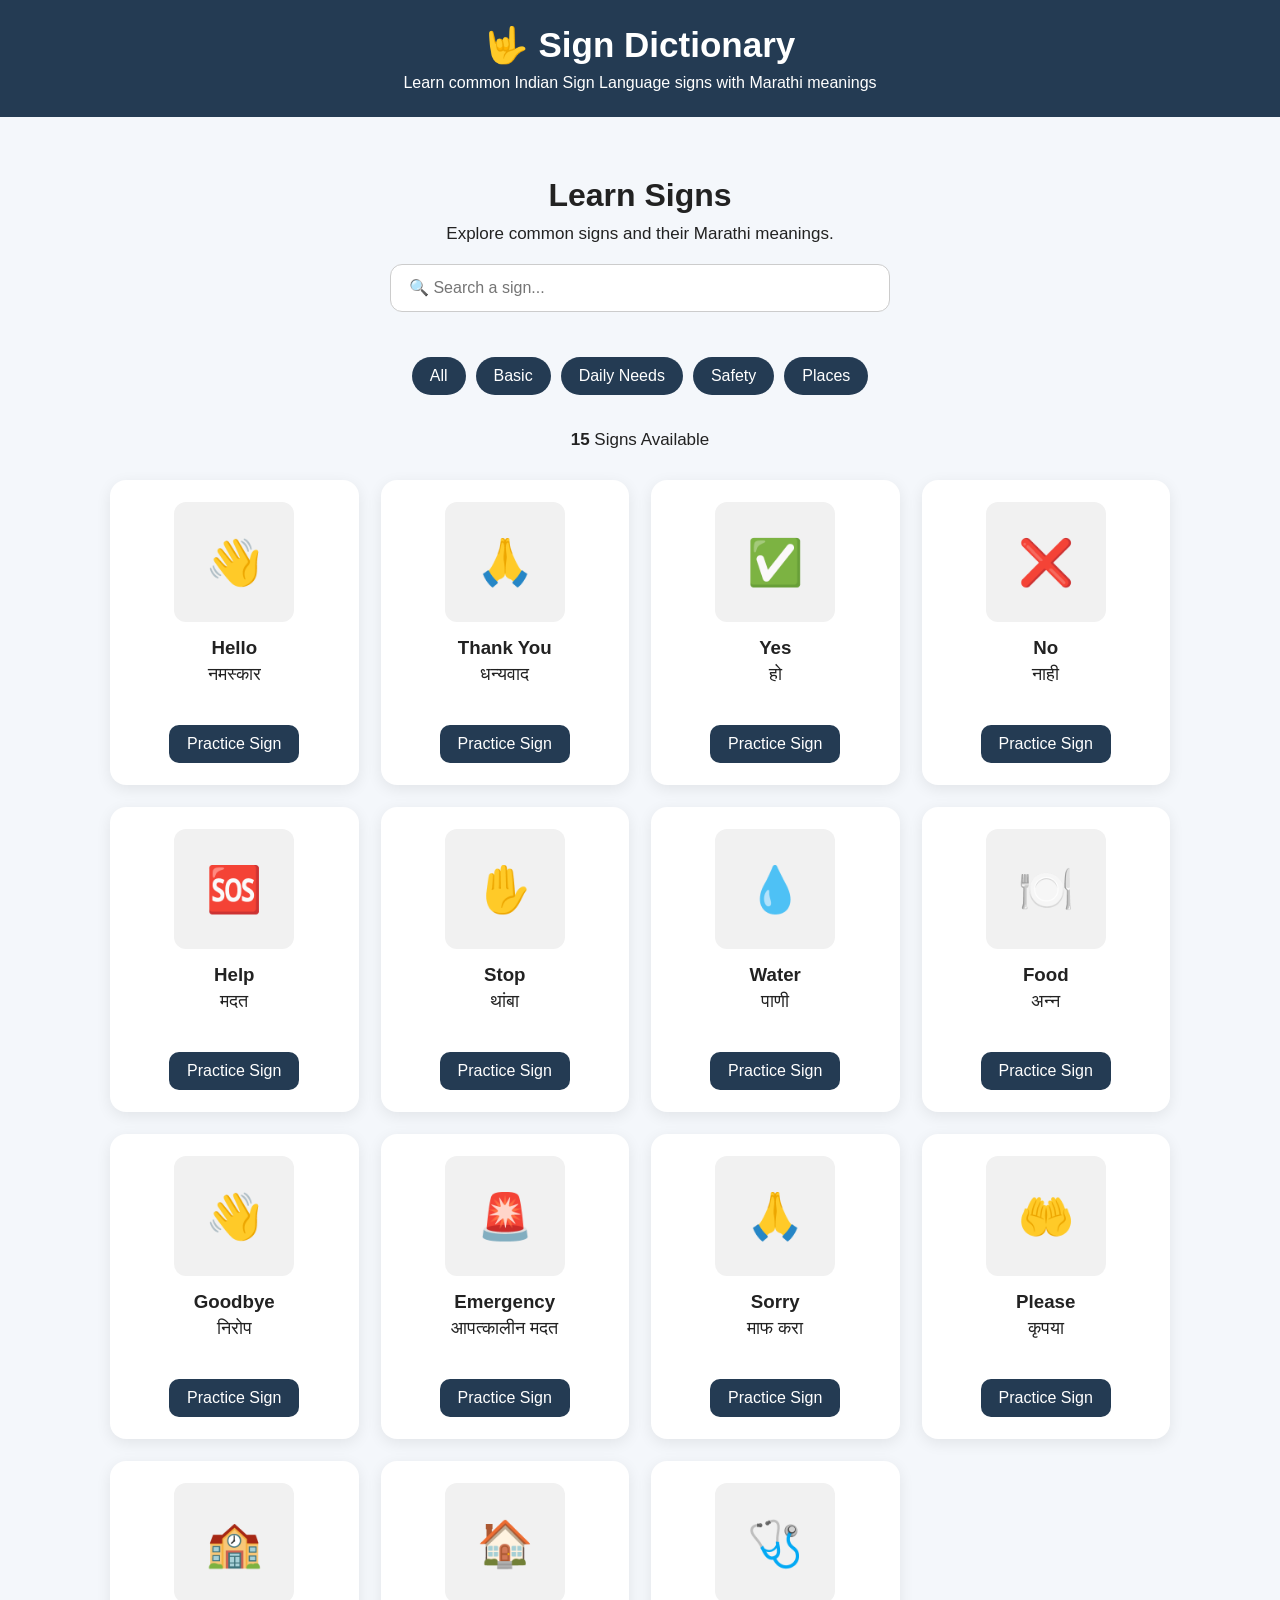
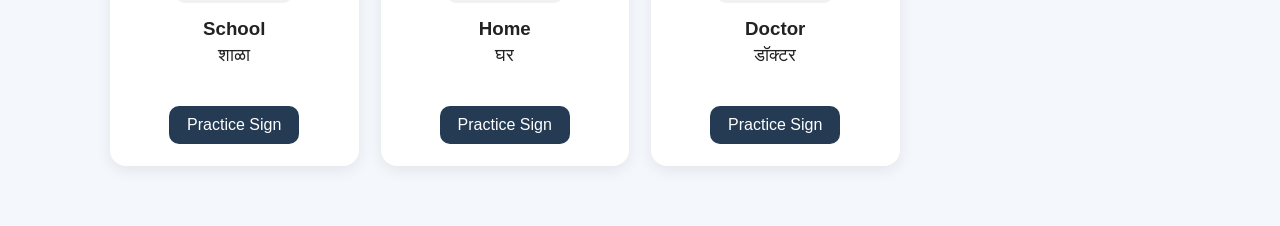
==== frontend/pages/dictionary.html @ fd57cd7a "Initial SignBridge project" ====
<!DOCTYPE html>
<html lang="en">

<head>
    <meta charset="UTF-8">
    <meta name="viewport" content="width=device-width, initial-scale=1.0">

    <title>Sign Dictionary - SignBridge</title>

    <link rel="stylesheet" href="../style.css">
</head>

<body>

    <header>
        <h1>🤟 Sign Dictionary</h1>
        <p>Learn common Indian Sign Language signs with Marathi meanings</p>
    </header>

    <main>

        <div class="dictionary-container">

            <div class="dictionary-header">
                <h2>Learn Signs</h2>

                <p>
                    Explore common signs and their Marathi meanings.
                </p>

                <input
                    type="text"
                    id="searchInput"
                    class="search-box"
                    placeholder="🔍 Search a sign..."
                    onkeyup="searchSigns()"
                >

                <div class="category-buttons">

                    <button onclick="filterSigns('all')">
                        All
                    </button>

                    <button onclick="filterSigns('basic')">
                        Basic
                    </button>

                    <button onclick="filterSigns('daily')">
                        Daily Needs
                    </button>

                    <button onclick="filterSigns('safety')">
                        Safety
                    </button>

                    <button onclick="filterSigns('places')">
                        Places
                    </button>

                </div>

                <p>
                    <strong id="signCount">15</strong>
                    Signs Available
                </p>

            </div>


            <div class="dictionary-grid" id="dictionaryGrid">

                <!-- Hello -->
                <div class="sign-card" data-category="basic">
                    <div class="sign-image">👋</div>

                    <h3>Hello</h3>

                    <p class="marathi">
                        नमस्कार
                    </p>

                    <button
                        class="practice-btn"
                        onclick="practiceSign('Hello')">
                        Practice Sign
                    </button>
                </div>


                <!-- Thank You -->
                <div class="sign-card" data-category="basic">
                    <div class="sign-image">🙏</div>

                    <h3>Thank You</h3>

                    <p class="marathi">
                        धन्यवाद
                    </p>

                    <button
                        class="practice-btn"
                        onclick="practiceSign('Thank You')">
                        Practice Sign
                    </button>
                </div>


                <!-- Yes -->
                <div class="sign-card" data-category="basic">
                    <div class="sign-image">✅</div>

                    <h3>Yes</h3>

                    <p class="marathi">
                        हो
                    </p>

                    <button
                        class="practice-btn"
                        onclick="practiceSign('Yes')">
                        Practice Sign
                    </button>
                </div>


                <!-- No -->
                <div class="sign-card" data-category="basic">
                    <div class="sign-image">❌</div>

                    <h3>No</h3>

                    <p class="marathi">
                        नाही
                    </p>

                    <button
                        class="practice-btn"
                        onclick="practiceSign('No')">
                        Practice Sign
                    </button>
                </div>


                <!-- Help -->
                <div class="sign-card" data-category="safety">
                    <div class="sign-image">🆘</div>

                    <h3>Help</h3>

                    <p class="marathi">
                        मदत
                    </p>

                    <button
                        class="practice-btn"
                        onclick="practiceSign('Help')">
                        Practice Sign
                    </button>
                </div>


                <!-- Stop -->
                <div class="sign-card" data-category="safety">
                    <div class="sign-image">✋</div>

                    <h3>Stop</h3>

                    <p class="marathi">
                        थांबा
                    </p>

                    <button
                        class="practice-btn"
                        onclick="practiceSign('Stop')">
                        Practice Sign
                    </button>
                </div>


                <!-- Water -->
                <div class="sign-card" data-category="daily">
                    <div class="sign-image">💧</div>

                    <h3>Water</h3>

                    <p class="marathi">
                        पाणी
                    </p>

                    <button
                        class="practice-btn"
                        onclick="practiceSign('Water')">
                        Practice Sign
                    </button>
                </div>


                <!-- Food -->
                <div class="sign-card" data-category="daily">
                    <div class="sign-image">🍽️</div>

                    <h3>Food</h3>

                    <p class="marathi">
                        अन्न
                    </p>

                    <button
                        class="practice-btn"
                        onclick="practiceSign('Food')">
                        Practice Sign
                    </button>
                </div>


                <!-- Goodbye -->
                <div class="sign-card" data-category="basic">
                    <div class="sign-image">👋</div>

                    <h3>Goodbye</h3>

                    <p class="marathi">
                        निरोप
                    </p>

                    <button
                        class="practice-btn"
                        onclick="practiceSign('Goodbye')">
                        Practice Sign
                    </button>
                </div>


                <!-- Emergency -->
                <div class="sign-card" data-category="safety">
                    <div class="sign-image">🚨</div>

                    <h3>Emergency</h3>

                    <p class="marathi">
                        आपत्कालीन मदत
                    </p>

                    <button
                        class="practice-btn"
                        onclick="practiceSign('Emergency')">
                        Practice Sign
                    </button>
                </div>


                <!-- Sorry -->
                <div class="sign-card" data-category="basic">
                    <div class="sign-image">🙏</div>

                    <h3>Sorry</h3>

                    <p class="marathi">
                        माफ करा
                    </p>

                    <button
                        class="practice-btn"
                        onclick="practiceSign('Sorry')">
                        Practice Sign
                    </button>
                </div>


                <!-- Please -->
                <div class="sign-card" data-category="basic">
                    <div class="sign-image">🤲</div>

                    <h3>Please</h3>

                    <p class="marathi">
                        कृपया
                    </p>

                    <button
                        class="practice-btn"
                        onclick="practiceSign('Please')">
                        Practice Sign
                    </button>
                </div>


                <!-- School -->
                <div class="sign-card" data-category="places">
                    <div class="sign-image">🏫</div>

                    <h3>School</h3>

                    <p class="marathi">
                        शाळा
                    </p>

                    <button
                        class="practice-btn"
                        onclick="practiceSign('School')">
                        Practice Sign
                    </button>
                </div>


                <!-- Home -->
                <div class="sign-card" data-category="places">
                    <div class="sign-image">🏠</div>

                    <h3>Home</h3>

                    <p class="marathi">
                        घर
                    </p>

                    <button
                        class="practice-btn"
                        onclick="practiceSign('Home')">
                        Practice Sign
                    </button>
                </div>


                <!-- Doctor -->
                <div class="sign-card" data-category="daily">
                    <div class="sign-image">🩺</div>

                    <h3>Doctor</h3>

                    <p class="marathi">
                        डॉक्टर
                    </p>

                    <button
                        class="practice-btn"
                        onclick="practiceSign('Doctor')">
                        Practice Sign
                    </button>
                </div>

            </div>

        </div>

    </main>


    <script>

        function searchSigns() {

            const searchText =
                document.getElementById("searchInput")
                .value
                .toLowerCase();

            const cards =
                document.querySelectorAll(".sign-card");

            let visibleCount = 0;

            cards.forEach(card => {

                const text =
                    card.innerText.toLowerCase();

                if (text.includes(searchText)) {

                    card.style.display = "block";
                    visibleCount++;

                } else {

                    card.style.display = "none";

                }

            });

            document.getElementById("signCount")
                .textContent = visibleCount;
        }


        function filterSigns(category) {

            const cards =
                document.querySelectorAll(".sign-card");

            let visibleCount = 0;

            cards.forEach(card => {

                if (
                    category === "all" ||
                    card.dataset.category === category
                ) {

                    card.style.display = "block";
                    visibleCount++;

                } else {

                    card.style.display = "none";

                }

            });

            document.getElementById("signCount")
                .textContent = visibleCount;
        }


        function practiceSign(signName) {
    window.location.href =
        "practice.html?sign=" + encodeURIComponent(signName);
        }
    </script>

</body>

</html>
---- frontend/style.css ----
* {
    margin: 0;
    padding: 0;
    box-sizing: border-box;
}

body {
    font-family: Arial, sans-serif;
    background: #f4f7fb;
    color: #222;
}

header {
    background: #243b53;
    color: white;
    text-align: center;
    padding: 25px;
}

header h1 {
    font-size: 35px;
    margin-bottom: 8px;
}

.hero {
    text-align: center;
    padding: 50px 20px;
}

.hero h2 {
    font-size: 30px;
    margin-bottom: 15px;
}

.hero p {
    max-width: 650px;
    margin: auto;
    line-height: 1.6;
}

button {
    margin-top: 25px;
    padding: 12px 25px;
    border: none;
    border-radius: 8px;
    background: #243b53;
    color: white;
    font-size: 16px;
    cursor: pointer;
}

.features {
    display: flex;
    justify-content: center;
    flex-wrap: wrap;
    gap: 20px;
    padding: 30px;
}

.card {
    width: 250px;
    min-height: 180px;
    background: white;
    padding: 25px;
    border-radius: 12px;
    text-align: center;
    box-shadow: 0 4px 12px rgba(0,0,0,0.1);
}

.card h3 {
    margin-bottom: 15px;
}

.card p {
    margin-bottom: 20px;
    line-height: 1.5;
}

.card a {
    text-decoration: none;
    color: #243b53;
    font-weight: bold;
}

footer {
    text-align: center;
    padding: 20px;
    margin-top: 30px;
}
/* ================================
   SIGN DICTIONARY
================================ */

.dictionary-container {
    max-width: 1100px;
    margin: 40px auto;
    padding: 20px;
}

.dictionary-header {
    text-align: center;
    margin-bottom: 30px;
}

.dictionary-header h2 {
    font-size: 32px;
    margin-bottom: 10px;
}

.dictionary-header p {
    font-size: 17px;
}

.search-box {
    width: 100%;
    max-width: 500px;
    display: block;
    margin: 20px auto;
    padding: 14px 18px;
    border: 1px solid #ccc;
    border-radius: 12px;
    font-size: 16px;
    box-sizing: border-box;
}

.category-buttons {
    display: flex;
    justify-content: center;
    flex-wrap: wrap;
    gap: 10px;
    margin: 20px 0 35px;
}

.category-buttons button {
    padding: 10px 18px;
    border: none;
    border-radius: 20px;
    cursor: pointer;
}

.dictionary-grid {
    display: grid;
    grid-template-columns: repeat(auto-fit, minmax(220px, 1fr));
    gap: 22px;
}

.sign-card {
    background: white;
    border-radius: 16px;
    padding: 22px;
    text-align: center;
    box-shadow: 0 4px 15px rgba(0, 0, 0, 0.08);
    transition: transform 0.2s ease;
}

.sign-card:hover {
    transform: translateY(-5px);
}

.sign-image {
    width: 120px;
    height: 120px;
    margin: 0 auto 15px;
    border-radius: 12px;
    display: flex;
    align-items: center;
    justify-content: center;
    font-size: 45px;
    background: #f1f1f1;
}

.sign-card h3 {
    margin: 10px 0 5px;
}

.sign-card .marathi {
    font-size: 18px;
    margin-bottom: 15px;
}

.practice-btn {
    display: inline-block;
    padding: 10px 18px;
    text-decoration: none;
    border-radius: 10px;
}
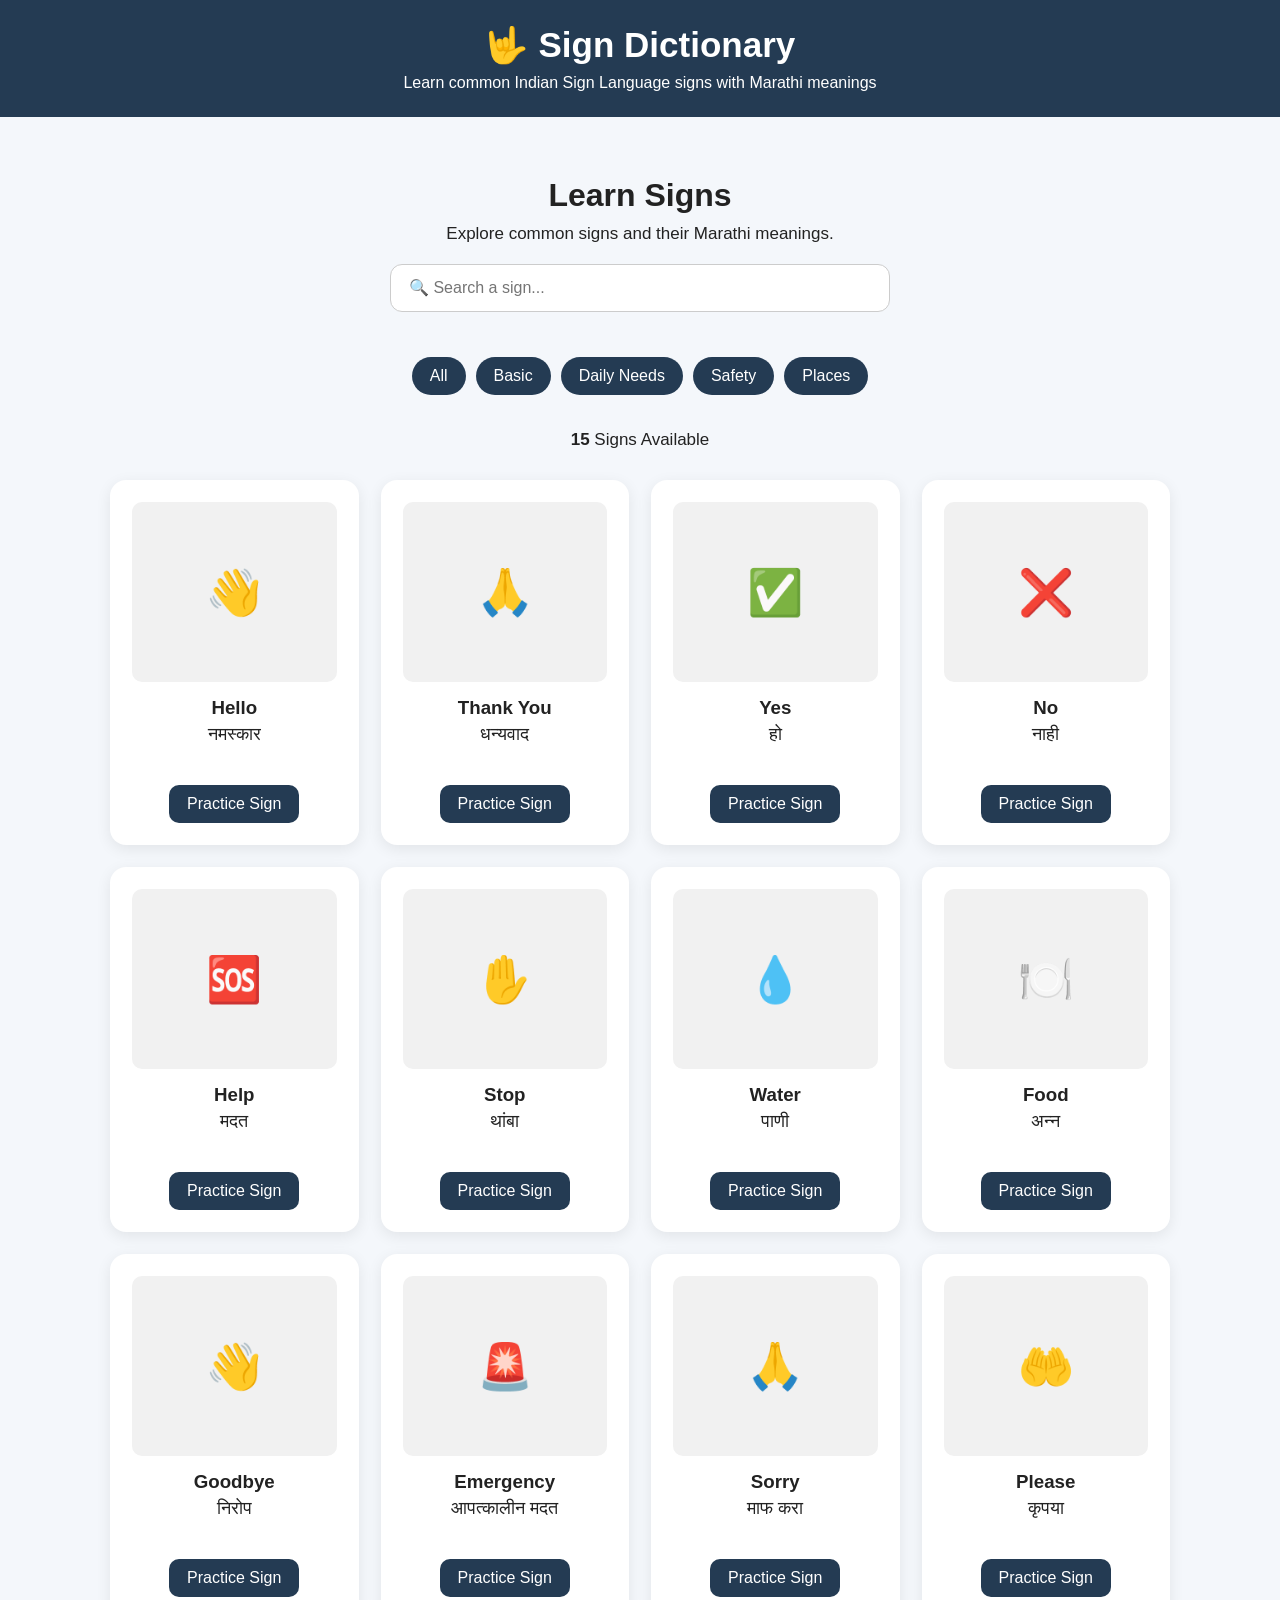
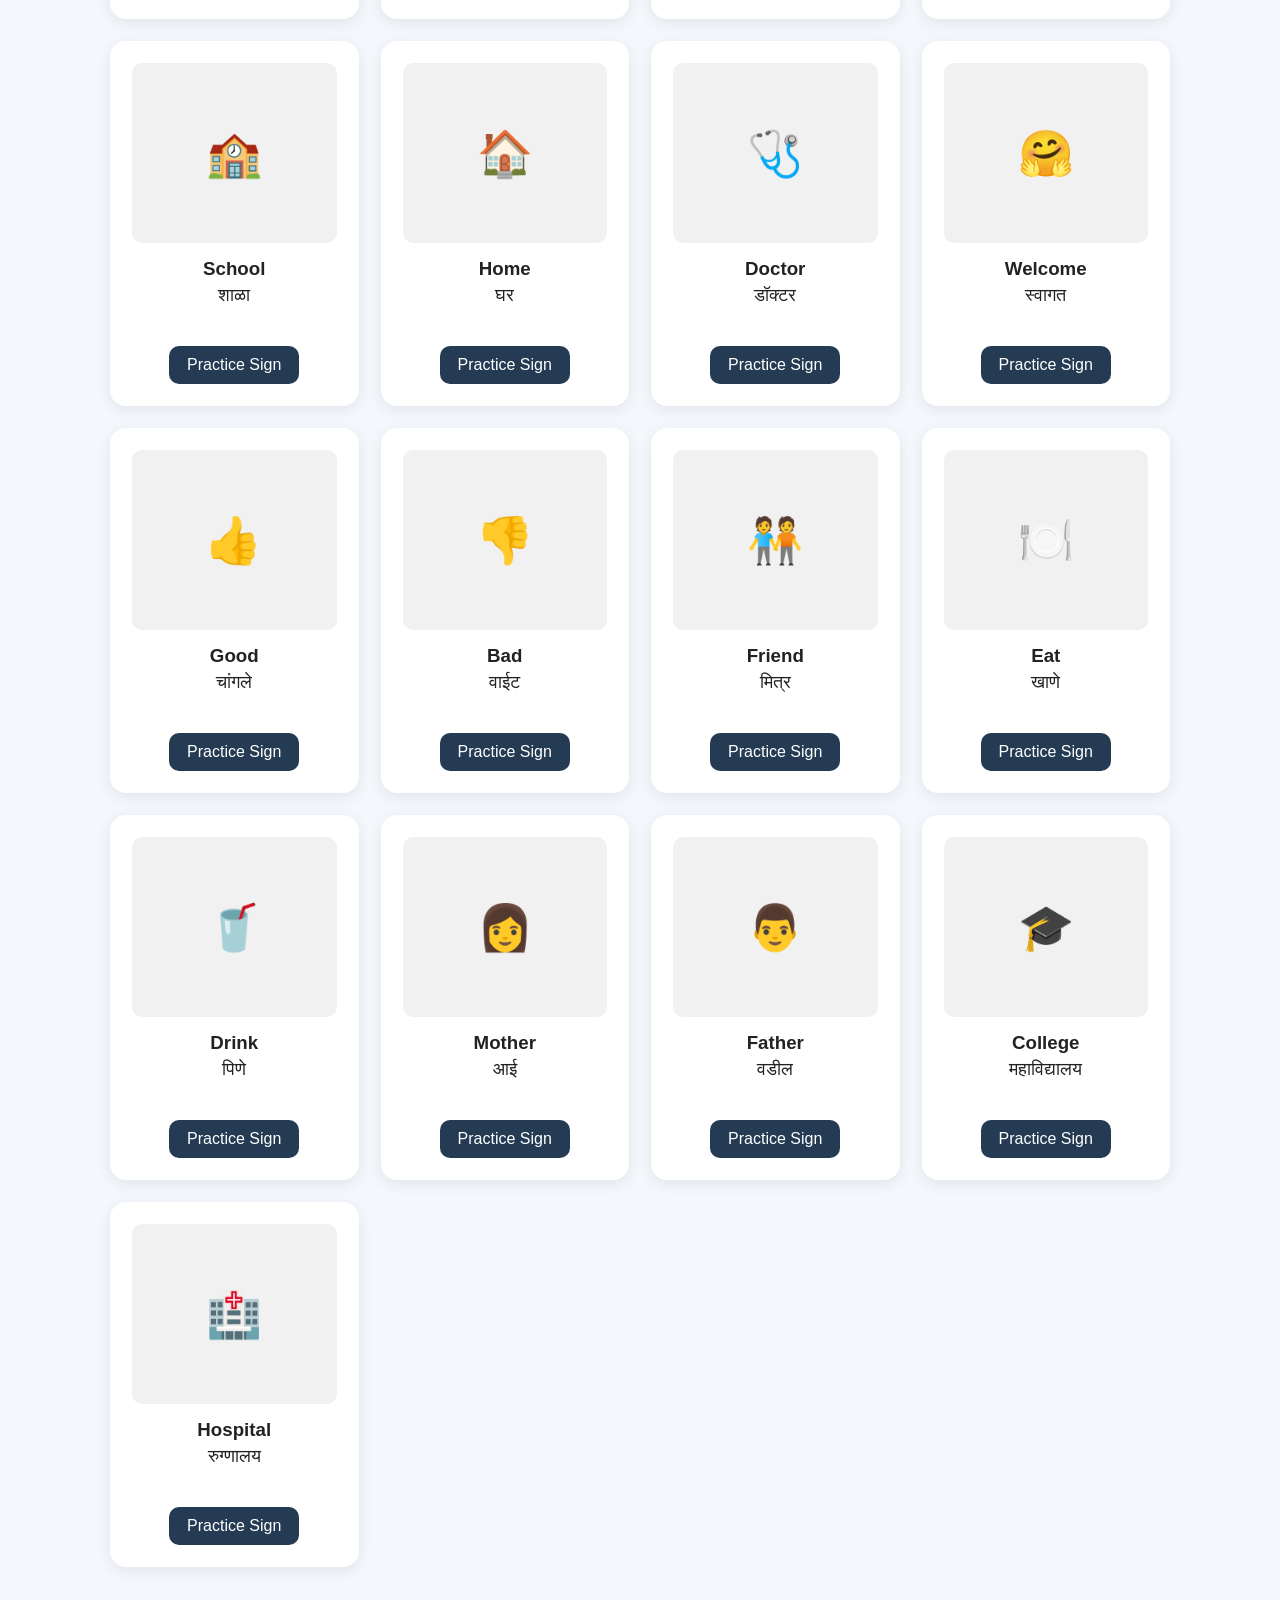
==== commit 2e5aac8d: "Update dictionary.html" ====
--- a/frontend/pages/dictionary.html
+++ b/frontend/pages/dictionary.html
@@ -338,6 +338,86 @@
                         Practice Sign
                     </button>
                 </div>
+                
+<!-- Welcome -->
+<div class="sign-card" data-category="basic">
+    <div class="sign-image">🤗</div>
+    <h3>Welcome</h3>
+    <p class="marathi">स्वागत</p>
+    <button class="practice-btn" onclick="practiceSign('Welcome')">Practice Sign</button>
+</div>
+
+<!-- Good -->
+<div class="sign-card" data-category="basic">
+    <div class="sign-image">👍</div>
+    <h3>Good</h3>
+    <p class="marathi">चांगले</p>
+    <button class="practice-btn" onclick="practiceSign('Good')">Practice Sign</button>
+</div>
+
+<!-- Bad -->
+<div class="sign-card" data-category="basic">
+    <div class="sign-image">👎</div>
+    <h3>Bad</h3>
+    <p class="marathi">वाईट</p>
+    <button class="practice-btn" onclick="practiceSign('Bad')">Practice Sign</button>
+</div>
+
+<!-- Friend -->
+<div class="sign-card" data-category="basic">
+    <div class="sign-image">🧑‍🤝‍🧑</div>
+    <h3>Friend</h3>
+    <p class="marathi">मित्र</p>
+    <button class="practice-btn" onclick="practiceSign('Friend')">Practice Sign</button>
+</div>
+
+<!-- Eat -->
+<div class="sign-card" data-category="daily">
+    <div class="sign-image">🍽️</div>
+    <h3>Eat</h3>
+    <p class="marathi">खाणे</p>
+    <button class="practice-btn" onclick="practiceSign('Eat')">Practice Sign</button>
+</div>
+
+<!-- Drink -->
+<div class="sign-card" data-category="daily">
+    <div class="sign-image">🥤</div>
+    <h3>Drink</h3>
+    <p class="marathi">पिणे</p>
+    <button class="practice-btn" onclick="practiceSign('Drink')">Practice Sign</button>
+</div>
+
+<!-- Mother -->
+<div class="sign-card" data-category="daily">
+    <div class="sign-image">👩</div>
+    <h3>Mother</h3>
+    <p class="marathi">आई</p>
+    <button class="practice-btn" onclick="practiceSign('Mother')">Practice Sign</button>
+</div>
+
+<!-- Father -->
+<div class="sign-card" data-category="daily">
+    <div class="sign-image">👨</div>
+    <h3>Father</h3>
+    <p class="marathi">वडील</p>
+    <button class="practice-btn" onclick="practiceSign('Father')">Practice Sign</button>
+</div>
+
+<!-- College -->
+<div class="sign-card" data-category="places">
+    <div class="sign-image">🎓</div>
+    <h3>College</h3>
+    <p class="marathi">महाविद्यालय</p>
+    <button class="practice-btn" onclick="practiceSign('College')">Practice Sign</button>
+</div>
+
+<!-- Hospital -->
+<div class="sign-card" data-category="places">
+    <div class="sign-image">🏥</div>
+    <h3>Hospital</h3>
+    <p class="marathi">रुग्णालय</p>
+    <button class="practice-btn" onclick="practiceSign('Hospital')">Practice Sign</button>
+</div>
 
             </div>
 
@@ -346,79 +426,52 @@
     </main>
 
 
-    <script>
-
-        function searchSigns() {
-
-            const searchText =
-                document.getElementById("searchInput")
-                .value
-                .toLowerCase();
-
-            const cards =
-                document.querySelectorAll(".sign-card");
-
-            let visibleCount = 0;
-
-            cards.forEach(card => {
-
-                const text =
-                    card.innerText.toLowerCase();
-
-                if (text.includes(searchText)) {
-
-                    card.style.display = "block";
-                    visibleCount++;
-
-                } else {
-
-                    card.style.display = "none";
-
-                }
-
-            });
-
-            document.getElementById("signCount")
-                .textContent = visibleCount;
-        }
-
-
-        function filterSigns(category) {
-
-            const cards =
-                document.querySelectorAll(".sign-card");
-
-            let visibleCount = 0;
-
-            cards.forEach(card => {
-
-                if (
-                    category === "all" ||
-                    card.dataset.category === category
-                ) {
-
-                    card.style.display = "block";
-                    visibleCount++;
-
-                } else {
-
-                    card.style.display = "none";
-
-                }
-
-            });
-
-            document.getElementById("signCount")
-                .textContent = visibleCount;
-        }
-
-
-        function practiceSign(signName) {
-    window.location.href =
-        "practice.html?sign=" + encodeURIComponent(signName);
-        }
-    </script>
+    
+<script>
+    let selectedCategory = "all";
+
+    function updateSigns() {
+        const searchText = document
+            .getElementById("searchInput")
+            .value.toLowerCase().trim();
+
+        const cards = document.querySelectorAll(".sign-card");
+        let visibleCount = 0;
+
+        cards.forEach(card => {
+            const text = card.innerText.toLowerCase();
+            const matchesSearch = text.includes(searchText);
+            const matchesCategory =
+                selectedCategory === "all" ||
+                card.dataset.category === selectedCategory;
+
+            if (matchesSearch && matchesCategory) {
+                card.style.display = "";
+                visibleCount++;
+            } else {
+                card.style.display = "none";
+            }
+        });
+
+        document.getElementById("signCount").textContent =
+            visibleCount;
+    }
+
+    function searchSigns() {
+        updateSigns();
+    }
+
+    function filterSigns(category) {
+        selectedCategory = category;
+        updateSigns();
+    }
+
+    function practiceSign(signName) {
+        window.location.href =
+            "practice.html?sign=" + encodeURIComponent(signName);
+    }
+</script>
 
 </body>
 
-</html>+</html>
--- a/frontend/style.css
+++ b/frontend/style.css
@@ -183,4 +183,350 @@
     padding: 10px 18px;
     text-decoration: none;
     border-radius: 10px;
-}+}
+/* =========================
+   REAL SIGN GALLERY
+   ========================= */
+
+.gallery-container {
+    max-width: 1200px;
+    margin: 40px auto;
+    padding: 20px;
+}
+
+.gallery-header {
+    text-align: center;
+    margin-bottom: 30px;
+}
+
+.gallery-header h2 {
+    font-size: 30px;
+    margin-bottom: 10px;
+}
+
+.gallery-header p {
+    font-size: 16px;
+    opacity: 0.8;
+}
+
+.real-sign-grid {
+    display: grid;
+    grid-template-columns: repeat(auto-fit, minmax(220px, 1fr));
+    gap: 25px;
+}
+
+.real-sign-card {
+    background: white;
+    border-radius: 15px;
+    padding: 18px;
+    text-align: center;
+    box-shadow: 0 4px 15px rgba(0, 0, 0, 0.1);
+    transition: transform 0.2s ease;
+}
+
+.real-sign-card:hover {
+    transform: translateY(-5px);
+}
+
+.real-sign-card img {
+    width: 100%;
+    height: 200px;
+    object-fit: contain;
+    border-radius: 10px;
+    margin-bottom: 12px;
+}
+
+.real-sign-card h3 {
+    margin: 8px 0 5px;
+    font-size: 20px;
+}
+
+.real-sign-card .marathi {
+    margin: 0;
+    font-size: 17px;
+}
+/* SOS Emergency Section */
+.sos-section {
+    margin: 30px auto;
+    padding: 25px;
+    max-width: 1000px;
+    text-align: center;
+    background: #f5f8ff;
+    border-radius: 16px;
+}
+
+.sos-section h2 {
+    color: #b91c1c;
+    margin-bottom: 10px;
+}
+
+.sos-section > p {
+    color: #444;
+    margin-bottom: 25px;
+}
+
+.sos-card {
+    background: #ffffff;
+    border: 1px solid #e2e8f0;
+    border-radius: 12px;
+    padding: 20px;
+    margin: 15px auto;
+    max-width: 650px;
+    box-shadow: 0 3px 10px rgba(0, 0, 0, 0.06);
+}
+
+.sos-card h3 {
+    color: #1e3a8a;
+    margin-top: 0;
+}
+
+.sos-button {
+    display: inline-block;
+    background: #dc2626;
+    color: #ffffff;
+    padding: 11px 20px;
+    margin: 8px;
+    border: none;
+    border-radius: 8px;
+    font-size: 16px;
+    text-decoration: none;
+    cursor: pointer;
+}
+
+.sos-button:hover {
+    background: #991b1b;
+}
+
+.sos-card textarea {
+    display: block;
+    box-sizing: border-box;
+    width: 100%;
+    max-width: 500px;
+    margin: 12px auto;
+    padding: 12px;
+    border: 1px solid #cbd5e1;
+    border-radius: 8px;
+    font: inherit;
+}
+
+#locationStatus,
+#locationLink,
+#messageStatus {
+    overflow-wrap: anywhere;
+    margin-top: 12px;
+}
+
+#locationLink a {
+    color: #1d4ed8;
+    font-weight: bold;
+}
+
+@media (max-width: 600px) {
+    .sos-section {
+        margin: 15px 10px;
+        padding: 15px;
+    }
+
+    .sos-card {
+        padding: 15px;
+    }
+
+    .sos-button {
+        max-width: 100%;
+    }
+}
+/* Fix sign images on mobile and desktop */
+.sign-card {
+    min-width: 0;
+    box-sizing: border-box;
+}
+
+.sign-image {
+    width: 100%;
+    height: 180px;
+    display: flex;
+    align-items: center;
+    justify-content: center;
+    overflow: hidden;
+    border-radius: 10px;
+}
+
+.sign-image img {
+    display: block;
+    width: 100%;
+    height: 100%;
+    object-fit: contain;
+    object-position: center;
+}
+
+@media (max-width: 600px) {
+    .dictionary-grid {
+        grid-template-columns: repeat(2, minmax(0, 1fr));
+        gap: 12px;
+    }
+
+    .sign-card {
+        padding: 12px;
+    }
+
+    .sign-image {
+        height: 140px;
+    }
+
+    .sign-card h3 {
+        font-size: 16px;
+        overflow-wrap: anywhere;
+    }
+
+    .sign-card .marathi {
+        overflow-wrap: anywhere;
+    }
+
+    .sign-card .practice-btn {
+        display: inline-block;
+        max-width: 100%;
+        box-sizing: border-box;
+    }
+}
+
+@media (max-width: 360px) {
+    .dictionary-grid {
+        grid-template-columns: 1fr;
+    }
+
+    .sign-image {
+        height: 180px;
+    }
+}
+/* Emergency page responsive layout */
+body:has(.sos-section) .hero .dictionary-grid {
+    display: grid;
+    grid-template-columns: repeat(3, minmax(0, 1fr));
+    gap: 20px;
+    width: 100%;
+}
+
+body:has(.sos-section) .hero .sign-card {
+    width: 100%;
+    min-width: 0;
+    padding: 18px;
+}
+
+body:has(.sos-section) .hero .sign-image {
+    width: 100%;
+    height: 190px;
+    margin: 0 auto 15px;
+    overflow: hidden;
+    display: flex;
+    align-items: center;
+    justify-content: center;
+}
+
+body:has(.sos-section) .hero .sign-image img {
+    width: 100%;
+    height: 100%;
+    object-fit: contain;
+    display: block;
+}
+
+body:has(.sos-section) .sos-section {
+    width: calc(100% - 32px);
+    max-width: 1000px;
+}
+
+body:has(.sos-section) {
+    overflow-x: hidden;
+}
+
+@media (max-width: 700px) {
+    body:has(.sos-section) .hero {
+        padding: 30px 14px;
+    }
+
+    body:has(.sos-section) .hero .dictionary-grid {
+        grid-template-columns: repeat(2, minmax(0, 1fr));
+        gap: 12px;
+    }
+
+    body:has(.sos-section) .hero .sign-card {
+        padding: 12px;
+    }
+
+    body:has(.sos-section) .hero .sign-image {
+        height: 145px;
+    }
+
+    body:has(.sos-section) .sos-section {
+        padding: 18px;
+    }
+}
+
+@media (max-width: 360px) {
+    body:has(.sos-section) .hero .dictionary-grid {
+        grid-template-columns: 1fr;
+    }
+}
+/* Emergency page: responsive sign cards */
+body:has(.sos-section) .dictionary-grid {
+    grid-template-columns: repeat(3, minmax(0, 1fr));
+    gap: 20px;
+    width: 100%;
+}
+
+body:has(.sos-section) .dictionary-grid .sign-card {
+    width: 100%;
+    min-width: 0;
+    padding: 16px;
+}
+
+body:has(.sos-section) .dictionary-grid .sign-image {
+    width: 100%;
+    height: 180px;
+    margin: 0 auto 15px;
+    padding: 5px;
+    overflow: hidden;
+    background: #f1f1f1;
+}
+
+body:has(.sos-section) .dictionary-grid .sign-image img {
+    display: block;
+    width: 100%;
+    height: 100%;
+    object-fit: contain;
+    object-position: center;
+}
+
+body:has(.sos-section) .sos-section {
+    width: calc(100% - 30px);
+    max-width: 1000px;
+    margin: 30px auto;
+}
+
+body:has(.sos-section) {
+    overflow-x: hidden;
+}
+
+@media (max-width: 700px) {
+    body:has(.sos-section) .hero {
+        padding: 30px 15px;
+    }
+
+    body:has(.sos-section) .dictionary-grid {
+        grid-template-columns: repeat(2, minmax(0, 1fr));
+        gap: 12px;
+    }
+
+    body:has(.sos-section) .dictionary-grid .sign-image {
+        height: 140px;
+    }
+
+    body:has(.sos-section) .sos-section {
+        padding: 16px;
+    }
+}
+
+@media (max-width: 360px) {
+    body:has(.sos-section) .dictionary-grid {
+        grid-template-columns: 1fr;
+    }
+}
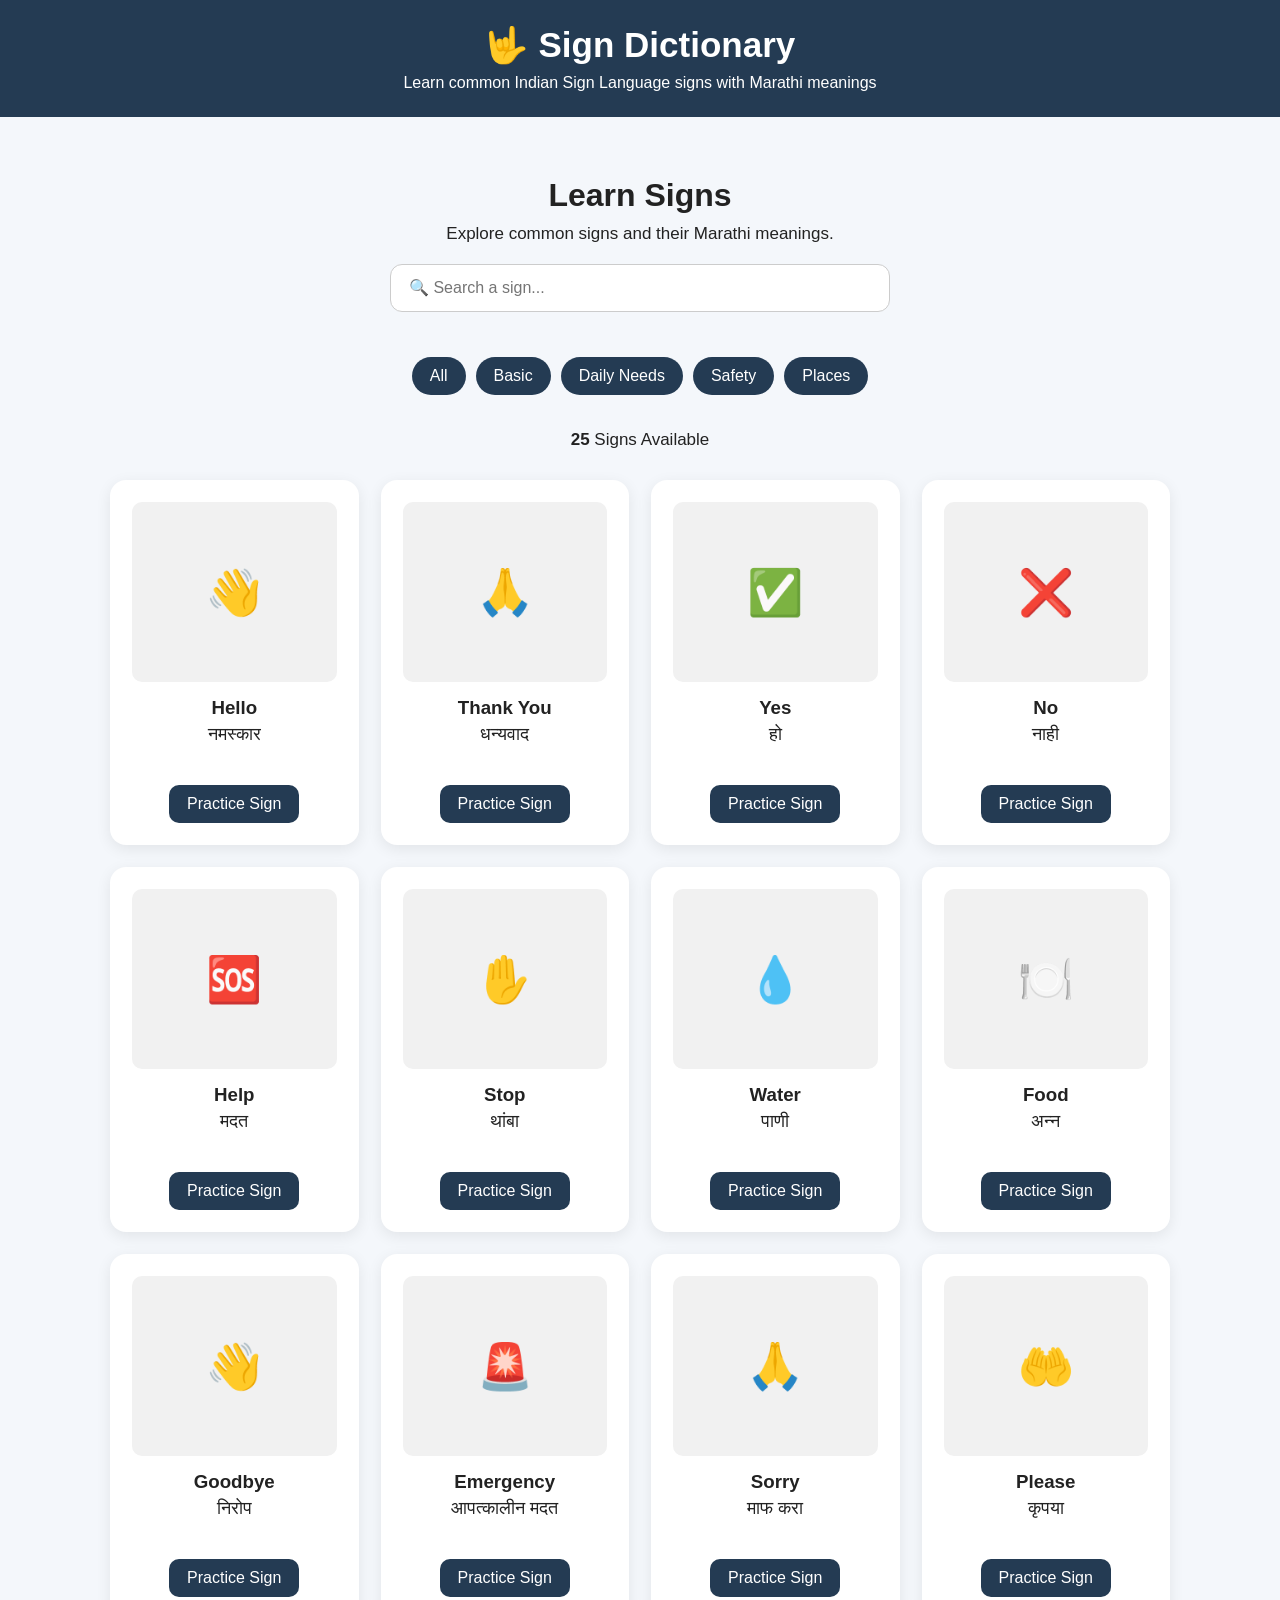
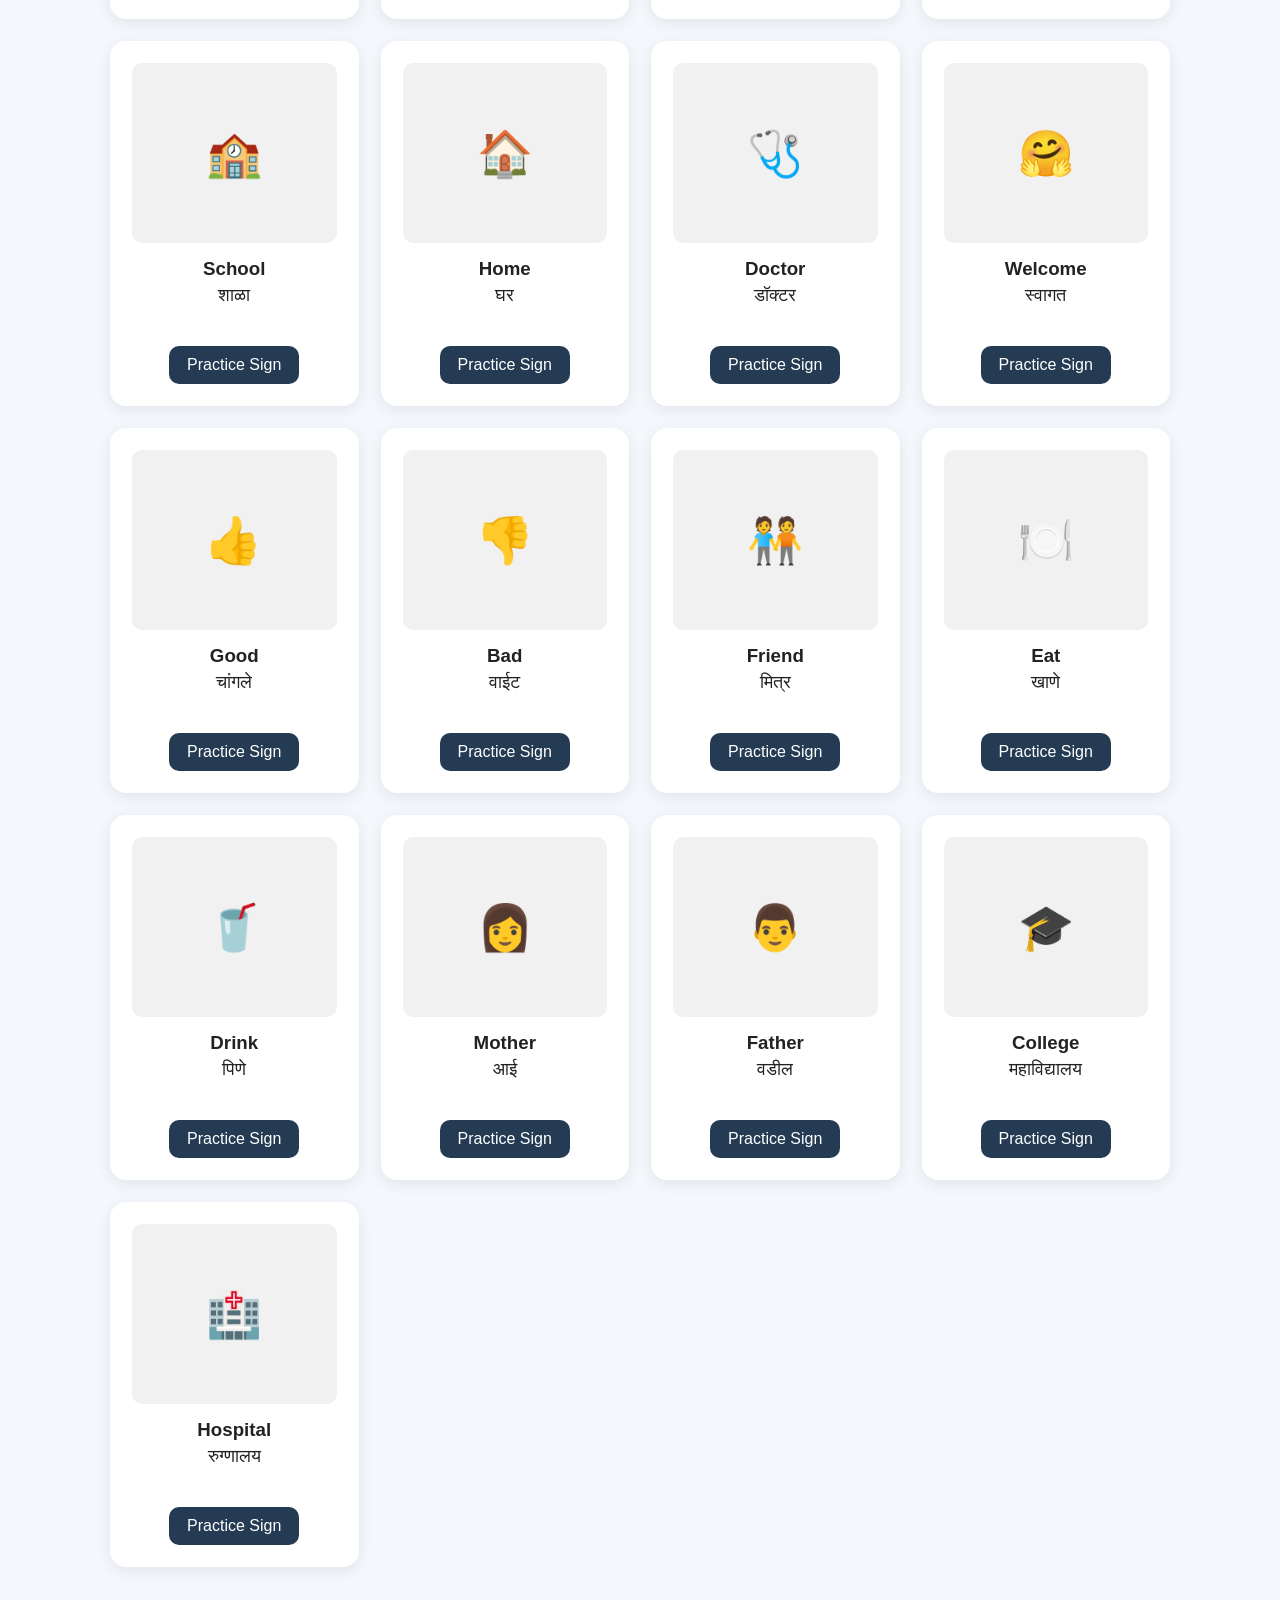
==== commit 58fe287e: "Update dictionary.html" ====
--- a/frontend/pages/dictionary.html
+++ b/frontend/pages/dictionary.html
@@ -61,7 +61,7 @@
                 </div>
 
                 <p>
-                    <strong id="signCount">15</strong>
+                    <strong id="signCount">25</strong>
                     Signs Available
                 </p>
 
